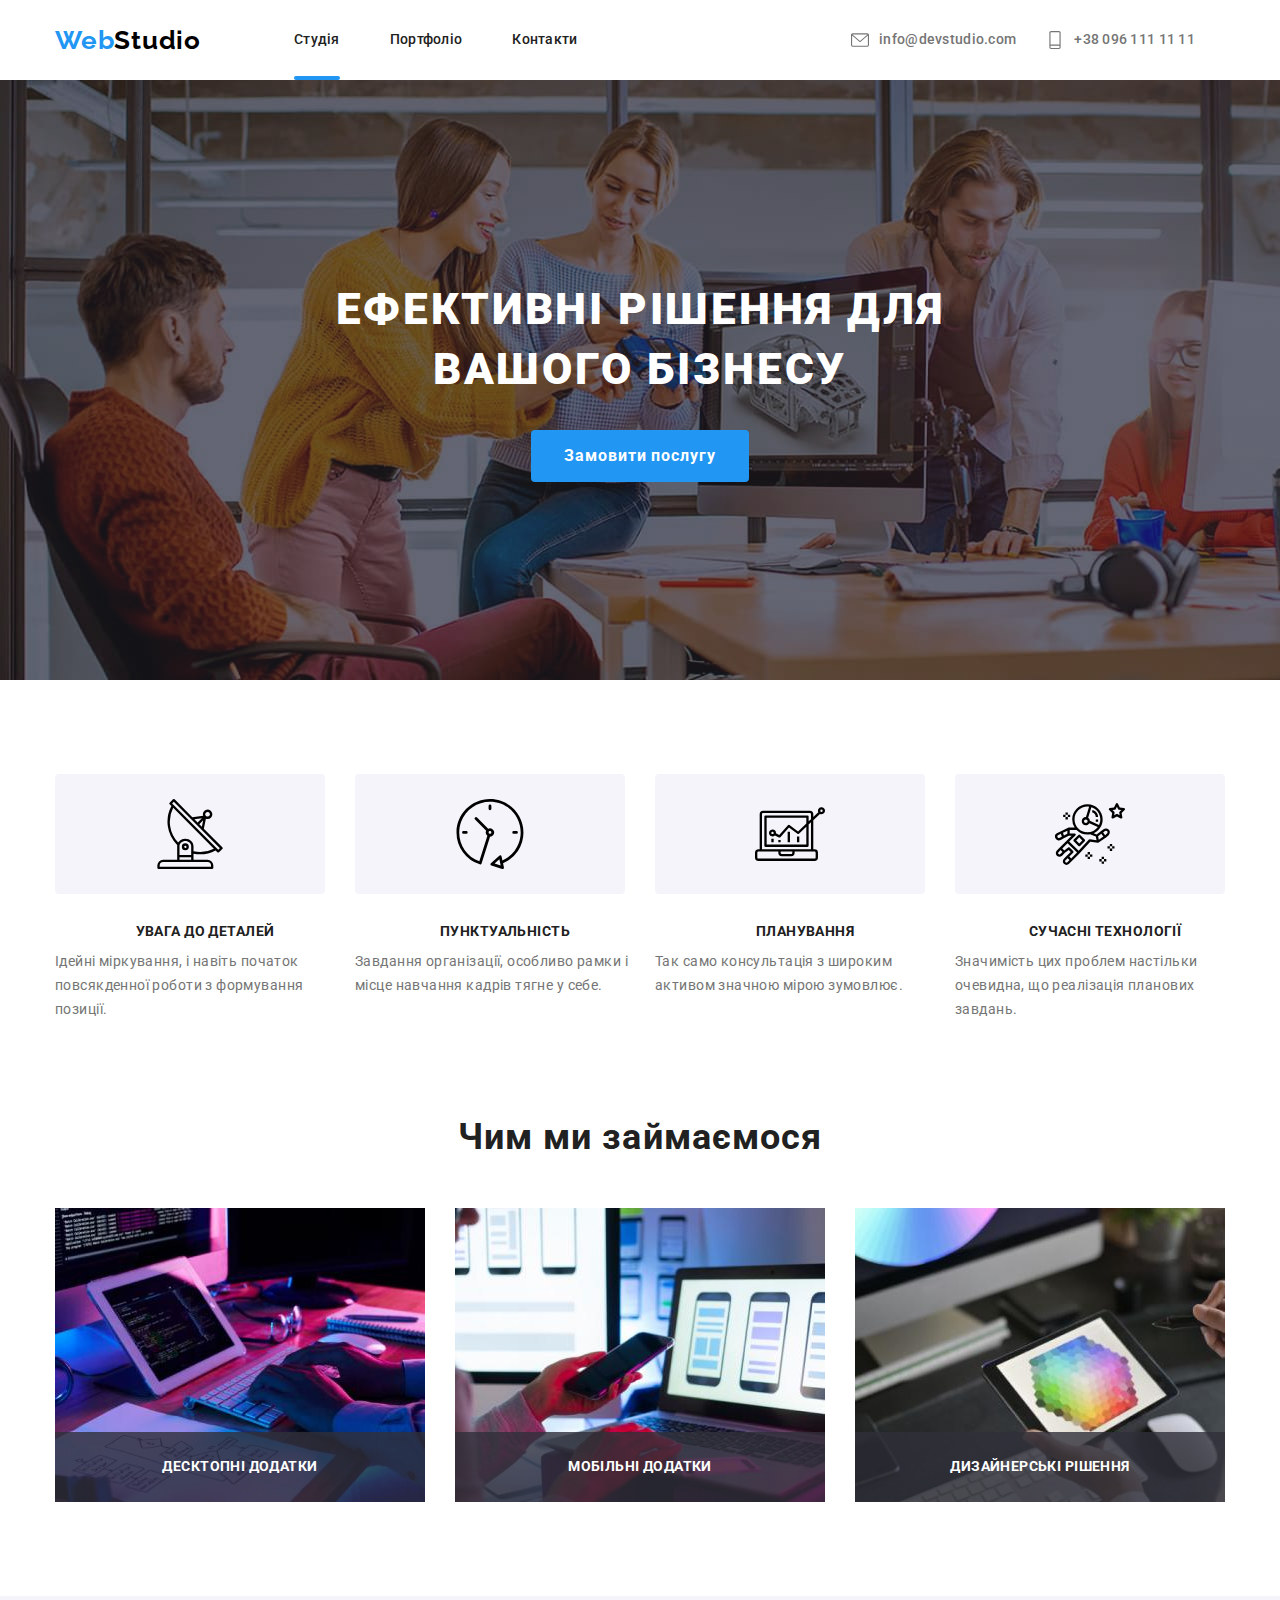
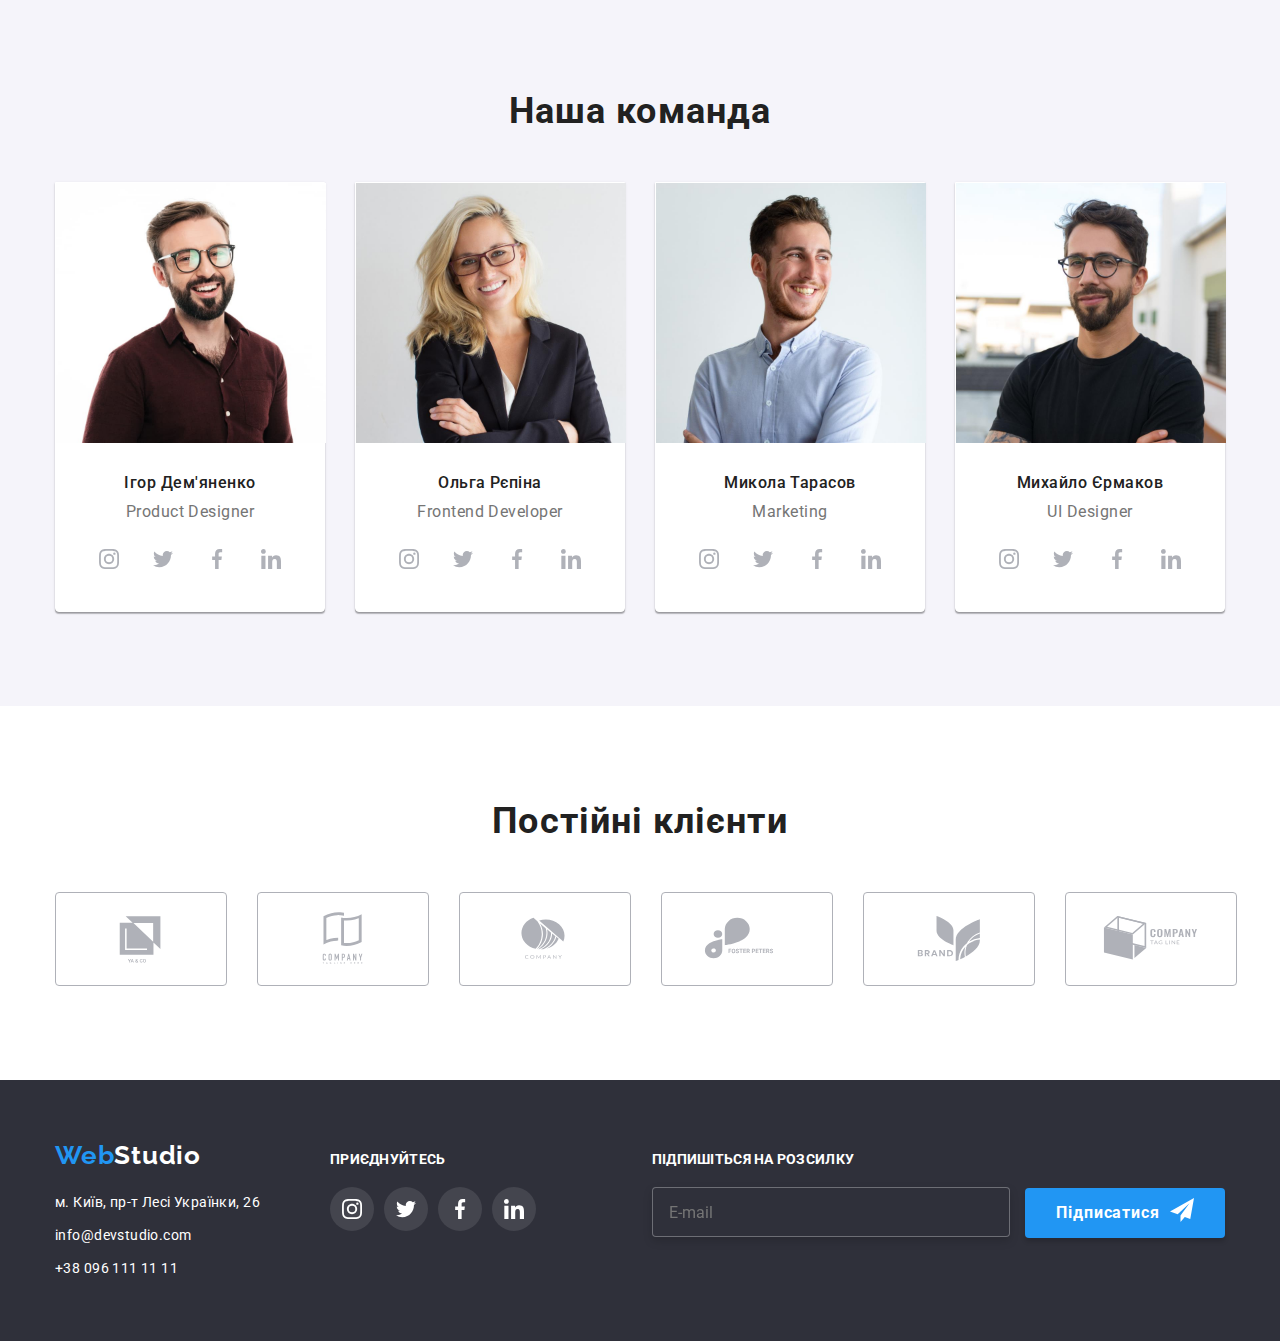
==== index.html @ f2ef8173 "1" ====
<!DOCTYPE html>
<html lang="uk">
  <head>
    <meta charset="UTF-8">
    <meta http-equiv="X-UA-Compatible" content="IE=edge">
    <meta name="viewport" content="width=device-width, initial-scale=1.0">
    <link rel="stylesheet" href="./css/modern-normalize.css">
    <link rel="preconnect" href="https://fonts.googleapis.com">
    <link rel="preconnect" href="https://fonts.gstatic.com" crossorigin>
    <link rel="stylesheet" href="https://fonts.googleapis.com/css2?family=Raleway:wght@700&family=Roboto:wght@400;500;700;900&display=swap">
    <link rel="stylesheet" href="./css/styles.css">
    <title>Document</title>
  </head>

  <body>
      <!--Шапка сайта-->
  
    <header class="header-nav">
      <!--Кнопки ссылки (Навигация)-->
      <div class="container">
        <nav class="nav-logo main-nav">
          <a href="./index.html"><span class="logo">Web</span>Studio</a>
          <ul class="header-futer list site-nav">
           <li class="item"><a href="./index.html" class="current">Студія</a></li>
           <li class="item"><a href="./portfolio.html">Портфоліо</a></li>
           <li class="item"><a href="">Контакти</a></li>
          </ul>
          <ul class="header-contact list icon">
              <li class="header-futer">
                <div class="contact-icon">
                  <a href="mailto:info@devstudio.com">
                    <svg class="mail" width="16" height="12">
                      <use href="./images/symbol-defs.svg#icon-envelope-hover"></use>
                    </svg>info@devstudio.com
                  </a>
                </div>
                
              </li>
              <li class="header-futer">
                <div class="contact-icon">
                  <a href="tel:+380961111111">
                    <svg class="mail" width="10" height="16">
                      <use href="./images/symbol-defs.svg#icon-Vector"></use>
                    </svg>+38 096 111 11 11</a>
                </div>
              </li>

          </ul>
        </nav>
      </div>
    </header>
    <!--Section hero-->
    <section class="hero">
      

      <div class="container ">

        <h1 class="hero-text">Ефективні рішення для вашого бізнесу</h1>
        <button type="button" class="button-hero" data-modal-open>Замовити послугу</button> 
      </div>

    </section>

    <!--Section logo 2-->
    <section class="section">
      <div class="container">
        <h2 class="hide">Заголовок</h2>
        <ul class="list section-prof text-prof ">
          <li>
            <div class="description">
              <svg class="icon-box">
                <use href="./images/symbol-defs.svg#icon-antenna-1"></use>
              </svg>
            </div>
            <h3>УВАГА ДО ДЕТАЛЕЙ</h3>
            <p>Ідейні міркування, і навіть початок повсякденної роботи з формування позиції.</p>
          </li>
          <li>
            <div class="description">
              <svg class="icon-box">
                <use href="./images/symbol-defs.svg#icon-clock-1"></use>
              </svg>
            </div>
            <h3>ПУНКТУАЛЬНІСТЬ</h3>
            <p>Завдання організації, особливо рамки і місце навчання кадрів тягне у себе.</p>
          </li>
          <li>
            <div class="description">
              <svg class="icon-box">
                <use href="./images/symbol-defs.svg#icon-diagram-1"></use>
              </svg>
            </div>
            <h3>ПЛАНУВАННЯ</h3>
            <p>Так само консультація з широким активом значною мірою зумовлює.</p>
          </li>
          <li>
            <div class="description">
              <svg class="icon-box">
                <use href="./images/symbol-defs.svg#icon-astronaut-1"></use>
              </svg>
            </div>
            <h3>СУЧАСНІ ТЕХНОЛОГІЇ</h3>
            <p>Значимість цих проблем настільки очевидна, що реалізація планових завдань.</p>
          </li>
        </ul>
      </div>
    </section>
    <!--Section "Чим ми займаємося" 3-->
    <section class="section pdg">
      <div class="container">
        <h2 class="header">Чим ми займаємося</h2>
        <ul class="list header-img">
          <li class="imeges">
            <div class="box">
              <img src="./images/page1/img_1.jpg" alt="" width="370">
              <strong class="picture_desc">ДЕСКТОПНІ ДОДАТКИ</strong>
            </div>
          </li>
          <li class="imeges">
            <div class="box">
              <img src="./images/page1/img_2.jpg" alt="" width="370">
              <strong class="picture_desc">МОБІЛЬНІ ДОДАТКИ</strong>
            </div>
          </li>
          <li class="imeges">
            <div class="box">
              <img src="./images/page1/img_3.jpg" alt="" width="370">
              <strong class="picture_desc">ДИЗАЙНЕРСЬКІ РІШЕННЯ</strong>
            </div>
          </li>
        </ul>
      </div>
    </section>

    <!--Section "Наша команда" 4-->
    <section class="section section-bgr">
      <div class="container">
        <h2 class="header">Наша команда</h2>
      <ul class="list section-img section-text img">
        <li class="border-section">
          <img src="./images/page1/img_4.jpg" alt="Ігор Дем'яненко" width="270">
            <div class="block">
              <h3>Ігор Дем'яненко</h3>
              <p>Product Designer</p>
            </div>
            <ul class="page list">
              <li >
                <a href="" class="icon-page">
                  <svg class="icon-social">
                    <use href="./images/symbol-defs.svg#icon-instagram-2" width="20" height="20"></use>
                  </svg>
                </a>
              </li>
              <li>
                <a href="" class="icon-page">
                  <svg class="icon-social">
                    <use href="./images/symbol-defs.svg#icon-Group" width="20" height="20"></use>
                  </svg>
                </a>
              </li>
              <li>
                <a href="" class="icon-page">
                  <svg class="icon-social">
                    <use href="./images/symbol-defs.svg#icon-facebook-1" width="20" height="20"></use>
                  </svg>
                </a>
              </li>
              <li>
                <a href="" class="icon-page">
                  <svg class="icon-social">
                    <use href="./images/symbol-defs.svg#icon-linkedin-1" width="20" height="20"></use>
                  </svg>
                </a>
              </li>
            </ul>
        </li>

        <li class="border-section">
          <img src="./images/page1/img_5.jpg" alt="Ольга Рєпіна" width="270">
            <div class="block">
              <h3>Ольга Рєпіна</h3>
              <p>Frontend Developer</p>
            </div>
            <ul class="page list">
              <li >
                <a href="" class="icon-page">
                  <svg class="icon-social">
                    <use href="./images/symbol-defs.svg#icon-instagram-2" width="20" height="20"></use>
                  </svg>
                </a>
              </li>
              <li>
                <a href="" class="icon-page">
                  <svg class="icon-social">
                    <use href="./images/symbol-defs.svg#icon-Group" width="20" height="20"></use>
                  </svg>
                </a>
              </li>
              <li>
                <a href="" class="icon-page">
                  <svg class="icon-social">
                    <use href="./images/symbol-defs.svg#icon-facebook-1" width="20" height="20"></use>
                  </svg>
                </a>
              </li>
              <li>
                <a href="" class="icon-page">
                  <svg class="icon-social">
                    <use href="./images/symbol-defs.svg#icon-linkedin-1" width="20" height="20"></use>
                  </svg>
                </a>
              </li>
            </ul>
        </li>

        <li class="border-section">
          <img src="./images/page1/img_6.jpg" alt="Микола Тарасов" width="270">
            <div class="block">
              <h3>Микола Тарасов</h3>
              <p>Marketing</p>
            </div>
            <ul class="page list">
              <li >
                <a href="" class="icon-page">
                  <svg class="icon-social">
                    <use href="./images/symbol-defs.svg#icon-instagram-2" width="20" height="20"></use>
                  </svg>
                </a>
              </li>
              <li>
                <a href="" class="icon-page">
                  <svg class="icon-social">
                    <use href="./images/symbol-defs.svg#icon-Group" width="20" height="20"></use>
                  </svg>
                </a>
              </li>
              <li>
                <a href="" class="icon-page">
                  <svg class="icon-social">
                    <use href="./images/symbol-defs.svg#icon-facebook-1" width="20" height="20"></use>
                  </svg>
                </a>
              </li>
              <li>
                <a href="" class="icon-page">
                  <svg class="icon-social">
                    <use href="./images/symbol-defs.svg#icon-linkedin-1" width="20" height="20"></use>
                  </svg>
                </a>
              </li>
            </ul>
        </li>

        <li class="border-section">
          <img src="./images/page1/img_7.jpg" alt="Михайло Єрмаков" width="270">
            <div class="block">
              <h3>Михайло Єрмаков</h3>
              <p>UI Designer</p>
            </div>
            <ul class="page list">
              <li >
                <a href="" class="icon-page">
                  <svg class="icon-social">
                    <use href="./images/symbol-defs.svg#icon-instagram-2" width="20" height="20"></use>
                  </svg>
                </a>
              </li>
              <li>
                <a href="" class="icon-page">
                  <svg class="icon-social">
                    <use href="./images/symbol-defs.svg#icon-Group" width="20" height="20"></use>
                  </svg>
                </a>
              </li>
              <li>
                <a href="" class="icon-page">
                  <svg class="icon-social">
                    <use href="./images/symbol-defs.svg#icon-facebook-1" width="20" height="20"></use>
                  </svg>
                </a>
              </li>
              <li>
                <a href="" class="icon-page">
                  <svg class="icon-social">
                    <use href="./images/symbol-defs.svg#icon-linkedin-1" width="20" height="20"></use>
                  </svg>
                </a>
              </li>
            </ul>
        </li>
      </ul>
      </div>
    </section>
    <!-- Section 5-->
    <section class="section">
      <h2 class="header">Постійні клієнти</h2>
      <div class="container">
        <ul class="client list">

          <li>
            <a href="" class="client-a">
              <svg class="client-svg">
                <use href="./images/symbol-defs.svg#icon-group-1"></use>
              </svg>
            </a>
          </li>

          <li>
            <a href="" class="client-a">            
              <svg class="client-svg">
                <use href="./images/symbol-defs.svg#icon-group-2" ></use>
              </svg>
            </a>
          </li>

          <li>
            <a href="" class="client-a">
              <svg class="client-svg">
                <use href="./images/symbol-defs.svg#icon-group-3" ></use>
              </svg>
            </a>
          </li>

          <li>
            <a href="" class="client-a">
              <svg class="client-svg">
                <use href="./images/symbol-defs.svg#icon-group-4" ></use>
              </svg>
            </a>
          </li>

          <li>
            <a href="" class="client-a">
              <svg class="client-svg">
                <use href="./images/symbol-defs.svg#icon-group-5" ></use>
              </svg>
            </a>
          </li>

          <li>
            <a href="" class="client-a">
              <svg class="client-svg" >
                <use href="./images/symbol-defs.svg#icon-group-6" ></use>
              </svg>
            </a>
          </li>
        </ul>
      </div>
    </section>

    <!--Подвал-->
    <footer class="footer">
      <div class="container footer-svg">
        <div>
          <a href="./index.html" class="footer-logo footer-log"><span class="logo">Web</span>Studio</a>
          <address>
            <ul class="list footer-adress">
              <li class="footer-adr adr"><a href="address:https://goo.gl/maps/zJNhpAb7FdGBm95CA">м. Київ, пр-т Лесі Українки, 26</a></li>
              <li class="footer-adr"><a href="mailto:info@devstudio.com" class="">info@devstudio.com</a></li>
              <li class="footer-adr"><a href="tel:+380961111111" class="">+38 096 111 11 11</a></li>
            </ul>
          </address>
        </div>

        <div class="social">
          <strong class="about-text">ПРИЄДНУЙТЕСЬ</strong>
            <ul class="list footer-text">
              <li>
                <a href="" class="footer-page">
                  <svg class="icon-social color">
                    <use href="./images/symbol-defs.svg#icon-instagram-2" width="20" height="20"></use>
                  </svg>
                </a>
              </li>
              <li>
                <a href="" class="footer-page color">
                  <svg class="icon-social">
                    <use href="./images/symbol-defs.svg#icon-Group" width="20" height="20"></use>
                  </svg>
                </a>
              </li>
              <li>
                <a href="" class="footer-page color">
                  <svg class="icon-social">
                    <use href="./images/symbol-defs.svg#icon-facebook-1" width="20" height="20"></use>
                  </svg>
                </a>
              </li>
              <li>
                <a href="" class="footer-page color">
                  <svg class="icon-social">
                    <use href="./images/symbol-defs.svg#icon-linkedin-1" width="20" height="20"></use>
                  </svg>
                </a>
              </li>
            </ul>

        </div>

        <div class="box-mail">
          <form>
          <label>
            <strong class="about-text text-footer"> ПІДПИШІТЬСЯ НА РОЗСИЛКУ</strong>
            <input type="text" name="username" class="form-mail" placeholder="E-mail">
          </label>   
            <button  type="button" class="button-mail size-button">Підписатися 
              <svg class="footer-icon" >
                <use href="./images/symbol-defs.svg#icon-icon-send" ></use>
              </svg>
            </button>

        </form>  
        </div>

      </div>
    </footer>

    <div class="backdrop is-hidden" data-modal>
      <div class="modal modal-text">
        <p class="header-modal">
          Залиште свої дані, ми вам передзвонимо
        </p>
        <form class="modal-button">
          <div class="style-text">
            <svg class="application-form" height="12" width="12">
              <use href="./images/symbol-defs.svg#icon-Vector-18"></use>
            </svg>
            <label><span class="input-wrap">Ім'я</span>
              <input type="text" name="text" class="name-block">
            </label>
          </div>

          <div class="style-text">
            <svg class="application-form" height="13" width="13">
              <use href="./images/symbol-defs.svg#icon-Vector-19"></use>
            </svg>
            <label><span class="input-wrap">Телефон</span>
              <input  type="tel" name="tel" class="name-block">
            </label>
          </div>

          <div class="style-text">
            <svg class="application-form" height="12" width="15">
              <use href="./images/symbol-defs.svg#icon-Vector-20"></use>
            </svg>
            <label><span class="input-wrap">Пошта</span>
              <input type="email" name="email" class="name-block">
          </label>
          </div>

          <label class="style-text">
            <span>Коментар</span>
            <textarea name="feedback" placeholder="Введіть текст" class="coments name-block"></textarea>
          </label>
          
          <label class="test">
            <input type="checkbox" class="chec-button">
            <span class="text-box">Погоджуюся з розсилкою та приймаю</span><a href="#" class="document">Умови договору</a>
          </label>
          <button type="button" class="button-mail">Відправити</button>
        </form>
        <form>
          <button type="button" class="close close-svg" data-modal-close>
            <svg class="close-img" >
              <use href="./images/symbol-defs.svg#icon-Vector-1"></use>
            </svg>
          </button>
        </form>
      </div>
    </div>

    <script src="./js/modal.js"></script>
  </body>
</html>
---- css/styles.css ----
/* Цвет основного текста color: #212121; */
/* Цвет лого color: #2196F3; */
/* Цвет Studio color: #000000; */
/* Цвет футера + описание белым color: #FFFFFF; */
/* Кнопка героя background: #2196F3; */
/* Описание блоков color: #757575; */
/* Цвет кнопок #F5F4FA */
:root {
    --body-text: #212121;
    --logo: #2196F3;
    --nav-logo: #000000;
    --header-contact: #757575;
    --hero: #ffffff;
    --button-hero: #2196F3;
    --footer-logo: #ffffff;
    --footer-adress: #ffffff;
    --button: #F5F4FA;
    --hero-size: #2F303A;
    --border: #AFB1B8;
    --text-hidden: #ffffff;

}
/* Применяется на всю страницу кроме ссылок. */
body {
    color: var(--body-text);
/* Шрифты */
    font-family: roboto, sans-serif;
    font-size: 14px;
    letter-spacing: 0.02em;
}
/* Спрятанный заголовок */
.hide {
    font-size: 0;
}

h1, h2, h3, h4, h5, h6, p {margin: 0;}
/* убераем границы и точки в списках */

.list {
    padding: 0;
    margin: 0;
    list-style: none;
    display: block;
}
* {
    box-sizing: border-box;
  }
img {
    display: block;
}

a {
    text-decoration: none;
    font-style: normal;
}

    /* Контейнеры под блоки */
.container {
    width: 1200px;
    margin: 0 auto;
    padding: 0 15px;
}

/* Логотип */
.logo {
    color: var(--logo);
}

/* цвет кнопок хедера */
.current:active, 
.current:visited,
.header-futer a:hover,
.header-futer a:focus {
    color: var(--logo);
    transition-duration: 250ms;
    transition-timing-function: cubic-bezier(0.4, 0, 0.2, 1); 
}

.current::after {
    background-color:  var(--logo);
}
.site-nav .current {
    position: relative;
}

.site-nav .current::after {
    position: absolute;
    display: block;
    bottom: -11px;
    content: "";
    width: 100%;
    height: 4px;
    background-color: var(--button-hero);
    border-radius: 2px;
}

/* навигация кнопок */
.site-nav{
    display: flex;
    margin-left: 93px;
    flex-wrap: wrap;
}

.header-bord {
    border-bottom: 1px solid #ECECEC;
}
.header-nav {
    display: flex;
    align-items: center;
    height: 80px;
}

.main-nav {
    display: flex;
    align-items: center;
}

.item {
    margin-right: 50px;
}

.description {
    display: flex;
    justify-content: center;
    align-items: center;
    margin-bottom: 30px;
    margin-right: 30px;
    background-color: var(--button);
    border-radius: 4px;
    height: 120px;
    width: 270px;
}

.site-nav .item:last-child {
    margin-right: 0px;
}

/* Кнопки header */
.header-futer a {
    display: block;
    padding-top: 21px;
    padding-bottom: 21px;

    color: var(--body-text);
    font-weight: 500;
    line-height: 1.14;
    letter-spacing: 0.02em; 
}

/* Контакты в хедере */
.header-contact {
    display: flex;
    margin-left: auto;
}

.header-contact .item:last-child {
    margin-right: 0px;
}

.contact-icon {
    display: flex;
    margin-left: auto;
    margin-right: 30px;
    fill: var(--header-contact);
}
/* Почта в header */
.mail {
    margin-right: 10px;
    width: 18px;
    height: 20px;
    padding: 0;
}

.mail use:hover,
.mail use:focus {
    fill: var(--button-hero);
    
}

.header-contact a {
    display: inline-flex;
    align-items: center;
    padding-top: 21px;
    padding-bottom: 21px;

    color: var(--header-contact);
    font-weight: 500;
    line-height: 1.14;
    letter-spacing: 0.02em;
}

.contact-icon:hover, 
.contact-icon:focus {
    fill: var(--logo);
}

/* шрифт лого */
.nav-logo > a {
    color: var(--nav-logo);

    font-family: raleway;
    font-weight: 700;
    font-size: 26px;
    line-height: 1.19;
    letter-spacing: 0.03em;
}
/* Section hero */
.hero {
    background-color: var(--hero-size);
    padding-top: 200px;
    padding-bottom: 200px;
    max-width: 1600px;
    height: 600px;
    margin-left: auto;
    margin-right: auto;
    background-image: linear-gradient(
        to right,
rgba(47, 48, 58, 0.4), rgba(47, 48, 58, 0.4)
    ), url(../images/page1/header.jpg);
    position: relative;
}

.hero-text {
    margin-bottom: 30px;
    width: 696px;
    margin-left: auto;
    margin-right: auto;
    color: var(--hero);
    font-weight: 900;
    font-size: 44px;
    line-height: 1.36;

    text-align: center;

    letter-spacing: 0.06em;
    text-transform: uppercase;
    }
/* button hero */
.button-hero {
    color: var(--hero);
    font-weight: 700;
    font-size: 16px;
    line-height: 1.88;
    background-color: var(--button-hero);
    border-radius: 4px;
    border: 1px solid transparent;
    padding: 10px 32px;
    margin: 0 auto;

    display: flex;
    align-items: center;
    text-align: center;
    letter-spacing: 0.06em;
    

}


/* Section prof. заголовки проффессий */
.section {
    padding-top: 94px;
    padding-bottom: 94px;
}

.section-prof {
    flex-basis: calc(100% / 4); 
    width: 1170px; }

.section-prof {
    display: flex;
    flex-wrap: nowrap;
}
.border-section:last-child {
    margin-right: 0px;}
.section-bgr {
    background-color: var(--button);
}
.border-section {
    border: 1px solid var(--hero);
    width: 270px;
    background-color: var(--hero);
    box-shadow: 0px 1px 3px rgba(0, 0, 0, 0.12), 0px 1px 1px rgba(0, 0, 0, 0.14), 0px 2px 1px rgba(0, 0, 0, 0.2);
    border-radius: 0px 0px 4px 4px; 
    margin-right: 30px;
}

.page {
    display: flex;
    justify-content: center;
    align-items: center;
    padding: 0px 32px 30px 32px;
    margin: 0;
    gap: 10px;
}

 .icon-page { 
    display: flex;
    justify-content: center;
    align-items: center;
    border-radius: 50%;
    padding: 12px 12px;
    width: 44px;
    height: 44px;
    fill: currentColor;
    fill: var(--border);
    transition-duration: 250ms;
    transition-timing-function: cubic-bezier(0.4, 0, 0.2, 1);
}

.icon-social {
    display: flex;
    width: 20px;
    height: 20px;
    /* justify-content: 50%;
    align-items: 50%; */
    
}

.icon-page:hover,
.icon-page:active { 
    background-color: var(--button-hero);
    fill: var(--hero);
    
}

.section-prof h3{
    font-weight: 700;
    font-size: 14px;
    line-height: 1.14;
    letter-spacing: 0.03em;
    margin-bottom: 10px;
    text-align: center;
}
/* текст профессий */
.text-prof p {
    color: var(--header-contact);
    line-height: 1.71;
    letter-spacing: 0.03em;
}
.icon-box{
    width: 70px;
    height: 70px;

}
/* Section imeges. Заголовки */
.header-img {
    display: flex;
    flex-wrap: nowrap;
}
.imeges:last-child {
    margin-right: 0px;}

.imeges {
    margin-right: 30px;
    padding-top: 0;

}
/* Описание текста на картинках в разделе секции 3 */
.picture_desc {
    position: absolute;
    height: 70px;
    width: 100%;
    display: flex;
    justify-content: center;
    align-items: center;
    font-weight: 700;
    line-height: 1.14;
    letter-spacing: 0.03em;
    bottom: 0;
    color: var(--text-hidden);
    background: rgba(47, 48, 58, 0.8);
}
.box {
    position: relative;
}

/* Фото профессий */
.header {
    margin-bottom: 50px;
    font-weight: 700;
    font-size: 36px;
    line-height: 1.17;
    text-align: center;
    letter-spacing: 0.03em;
}
.pdg {
    padding-top: 0;
}

.img-dop {
    padding: 0;
}
/* отступ у картинок */
.img {
    display: flex;
    flex-wrap: nowrap;
}
.img:last-child {
    margin-right: 0px;}


/* заголовки секции */
.section-img h3 {
    padding-bottom: 10px;
    font-weight: 500;
    font-size: 16px;
    line-height: 1.19;
    text-align: center;
    letter-spacing: 0.03em;
}
/* текст секции */
.section-text p{
    color: var(--header-contact);
    font-size: 16px;
    line-height: 1.19;
    text-align: center;
    letter-spacing: 0.03em;
}
.block {
    margin-top: 30px;
    margin-bottom: 16px;
}
/* Секция постоянных клиентов */
.client {
    display: flex;
    
    gap: 30px;
}
.client-a {
    display: flex;
    justify-content: center;
    align-items: center;
    width: 100%;
    height: 100%;
    border: 1px solid var(--border);
    border-radius: 4px;
    transition-duration: 250ms;
    transition-timing-function: cubic-bezier(0.4, 0, 0.2, 1);

}
.client-a:hover,
.client-a:focus {
    border-color: var(--button-hero); 

}

.text-text:hover,
.text-text:focus {
    border-color: var(--button-hero); 
    
}

.client-svg:hover,
.client-svg:active { 
    fill: var(--button-hero);
    
}

.client-svg {
    fill: var(--border);
    width: 170px;
    height: 92px;
    padding: 15px 32px;
    transition-duration: 250ms;
    transition-timing-function: cubic-bezier(0.4, 0, 0.2, 1);
}

/* Подвал */

.footer-logo{
    color: var(--footer-logo);
    font-family: raleway;
    font-weight: 700;
    font-size: 26px;
    line-height: 1.19;

    letter-spacing: 0.03em;

}

.footer {
    display: flex;
    background-color: var(--hero-size);
    padding-top: 60px;
    padding-bottom: 60px;

}

.footer-adress a{
    color: var(--footer-adress);
    line-height: 1.71;
    letter-spacing: 0.03em;
}

.footer-adress a:hover, 
.footer-adress a:focus {
    color: var(--logo);
    transition-duration: 250ms;
    transition-timing-function: cubic-bezier(0.4, 0, 0.2, 1);
}
.adr {
    margin-top: 20px;
}
.footer-adr:nth-child(-n + 2){
    margin-bottom: 9px;
}
.footer-text {
    display: flex;
    margin-top: 20px;
}
.color {
    fill: var(--footer-logo);
}
.footer-page {
    display: flex;
    border-radius: 50%;
    justify-content: center;
    align-items: center;
    background-color: rgba(255, 255, 255, 0.1);
    
    padding: 0;
    width: 44px;
    height: 44px; 
    margin-right: 10px;
    transition-duration: 250ms;
    transition-timing-function: cubic-bezier(0.4, 0, 0.2, 1);
}
.footer-page:hover,
.footer-page:active {
    background-color: var(--button-hero);
    fill: var(--footer-logo);

}

.about-text {
    color: var(--footer-adress);

}
.footer-svg {
    display: flex;
    align-items: baseline;
}

.social {
    margin-left: 70px;
}
.box-mail {
    margin-left: auto;
}

/* настройка модального окна (текста и кнопок) */
.name-block {
    display: block;
    width: 448px;
    height: 40px;
    margin-bottom: 10px;
    margin-top: 4px;
    border: 1px solid rgba(33, 33, 33, 0.2);
    border-radius: 4px;
    padding-left: 42px;
    /* position: relative; */
    transition-duration: 250ms;
    transition-timing-function: cubic-bezier(0.4, 0, 0.2, 1);
}
.form-mail {
    box-sizing: border-box;
    width: 358px;
    height: 50px;
    border: 1px solid rgba(255, 255, 255, 0.3);
    filter: drop-shadow(0px 4px 4px rgba(0, 0, 0, 0.15));
    border-radius: 4px;
    background: var(--hero-size);
    font-size: 16px;
    line-height: 1.25;
    padding-left: 16px;
    color: rgba(255, 255, 255, 0.6);
    transition-duration: 250ms;
    transition-timing-function: cubic-bezier(0.4, 0, 0.2, 1);
}
/* текст и формы заполнения */
.header-modal {
    font-weight: bold;
    font-size: 20px;
    line-height: 23px;
    text-align: center;
    margin-bottom: 12px;
}
.style-text label,.style-text span{
    font-size: 12px;
    line-height: 1.17;
    color: var(--header-contact);

}

.input-wrap {
    letter-spacing: 0.01em;
    position: relative;
}
.style-text:focus-within {
    fill: var(--button-hero);
    border-radius: 4px;

}
input:focus-within {
    border: 1px solid var(--button-hero);
    border-radius: 4px;
}
/* оформление наполнения модального окна */
.application-form{
    position: absolute;
    margin-top: 32px;
    margin-left: 15px;
    transition-duration: 250ms;
    transition-timing-function: cubic-bezier(0.4, 0, 0.2, 1);
}
input, textarea {
    outline: none;
    border: none;
    border: solid 1px #f2f2f2;
    }

.text-box {
    line-height: 1.71;
    letter-spacing: 0.03em;
    color: var(--header-contact);
}

.document {
    line-height: 1.71;
    text-decoration: underline;
    color: var(--button-hero);
    margin-left: 7px;
}
textarea {
    resize: none;
}
.chec-button {
    
    margin-right: 7px;

    /* margin-left: 12px; */

}
.test {
    display: flex;
    justify-content: center;
    margin-bottom: 30px;
}
.coments {
    width: 448px;
    height: 120px;
    margin-bottom: 25px;
    padding: 12px;
    font-size: 12px;
    line-height: 1.17;
    letter-spacing: 0.01em;
    color: rgba(117, 117, 117, 0.5);
}

.modal-text {
    padding: 40px;
}

.text-footer {
    display: block;
    margin-bottom: 20px;
}

.button-mail {
    width: 200px;
    height: 50px;
    background: #2196F3;
    box-shadow: 0px 4px 4px rgba(0, 0, 0, 0.15);
    border-radius: 4px;
    border: none;
    padding: 0;
    margin-left: 12px;
    font-weight: 700;
    font-size: 16px;
    line-height: 1.88; 
    letter-spacing: 0.06em;  
    color: var(--footer-logo); 
    transition-duration: 250ms;
    transition-timing-function: cubic-bezier(0.4, 0, 0.2, 1);
}
.modal-button button{
    margin: 0 auto;
    display: block;
    align-items: center;
    text-align: center;
}
.size-button {
    padding: 10px 62px 10px 28px;
}
.button-mail:hover,
.button-mail:active {
    background: #186db3;
}
/* Иконка для кнопки в футере */
.footer-icon {
    position: absolute;
    width: 24px;
    height: 24px;
    margin-left: 10px;

}
/* Корректировка кнопок */
.button-content {
    display: flex;
    flex-wrap: wrap;
    justify-content: center;
}
.button-content {
    margin-bottom: 50px;
    gap: 9px;
}
/* 2 страница без header and foother */
/* кнопки */
.button {
    font-family: roboto;
    border: 1px solid transparent;
    border-radius: 4px;
    padding: 5px 22px;
    font-weight: 500;
    font-size: 16px;
    line-height: 1.63;
    letter-spacing: 0.03em;
    text-align: center;
    display: inline-block;
    transition-duration: 250ms;
    transition-timing-function: cubic-bezier(0.4, 0, 0.2, 1);
}
.text {
    padding: 20px 24px;
    border: 1px solid var(--footer-adress);
    width: 370px;
    border-top: none;
}
.imege {
    display: flex;
    flex-wrap: wrap;
    gap: 30px;
}
.icon-hidden { 
    position: absolute;
    top: 0;
    left: 0;
    height: 100%;
    padding: 10px;
    background: rgba(33, 150, 243, 0.9);
    transform: translateY(100%);
    font-size: 18px;
    line-height: 1.56;
    letter-spacing: 0.03em;
    color: var(--text-hidden);
    transition: transform 500ms;

    width: 100%;
    height: 100%;
    padding: 63px 24px;
}

.techno { 
    position: relative;
    overflow: hidden;

}
.block-content:hover .icon-hidden {
    transform: rotateY(0);
}


.button:hover,
.button:focus {
    color: var(--hero);
    background-color: var(--button-hero);
    border: 1px solid transparent;

}

/* 2 страница заголовки */

/* Управление контейнерами */


.box:nth-last-child(-n + 3) {
    margin-bottom: 0px;
}

.box:nth-child(3n) {
    margin-right: 0; }

.section-header h2{
    /* margin-top: 0; */
    margin-bottom: 4px;
    font-weight: 700;
    font-size: 18px;
    line-height: 2;
    letter-spacing: 0.06em;
    color: var(--body-text);
}
/* 2 страница текст после заголовка */

.section-texts{
    margin-bottom: 0;
    color: var(--header-contact);
    letter-spacing: 0.03em;
    font-size: 16px;
    line-height: 1.86;
}

.block-content {
    box-sizing: border-box;
}

.block-content:hover,
.block-content:focus {
    box-shadow: 0px 1px 1px rgba(0, 0, 0, 0.12), 0px 4px 4px rgba(0, 0, 0, 0.06), 1px 4px 6px rgba(0, 0, 0, 0.16);  
    transition-duration: 250ms;
    transition-timing-function: cubic-bezier(0.4, 0, 0.2, 1);
}

/* modal */

.backdrop {
    position: fixed;
    top: 0;
    left: 0;
    width: 100%;
    height: 100%;
    background: rgba(0, 0, 0, 0.2);
    transition-duration: 250ms;
    transition-timing-function: cubic-bezier(0.4, 0, 0.2, 1);
}
.modal {
    position: absolute;
    width: 528px;
    height: 581px;
    top: 50%;
    left: 50%;
    transform: translate(-50%, -50%);
    background: var(--text-hidden);
    box-shadow: 0px 1px 3px rgba(0, 0, 0, 0.12), 0px 1px 1px rgba(0, 0, 0, 0.14), 0px 2px 1px rgba(0, 0, 0, 0.2);
    border-radius: 4px;

}

.is-hidden {
    opacity: 0;
    visibility: hidden;
    pointer-events: none;
} 

.close {
    position: absolute;
    right: 10px;
    top: 10px;
    width: 30px;
    height: 30px;
    border-radius: 50%;
    border: 1px solid rgba(112, 112, 112, 0.1);
    cursor: pointer;
    transition-duration: 250ms;
    transition-timing-function: cubic-bezier(0.4, 0, 0.2, 1);
}

.close-svg{ 
    display: flex;
    justify-content: center;
    align-items: center;
    width: 30px;
    height: 30px;
    background-color: var(--text-hidden);
}

.close-img {
    position: absolute;
    width: 11px;
    height: 11px;
} 

.modal button:hover,
.modal button:focus {
    fill: var(--logo);
    border-color: var(--logo);

}
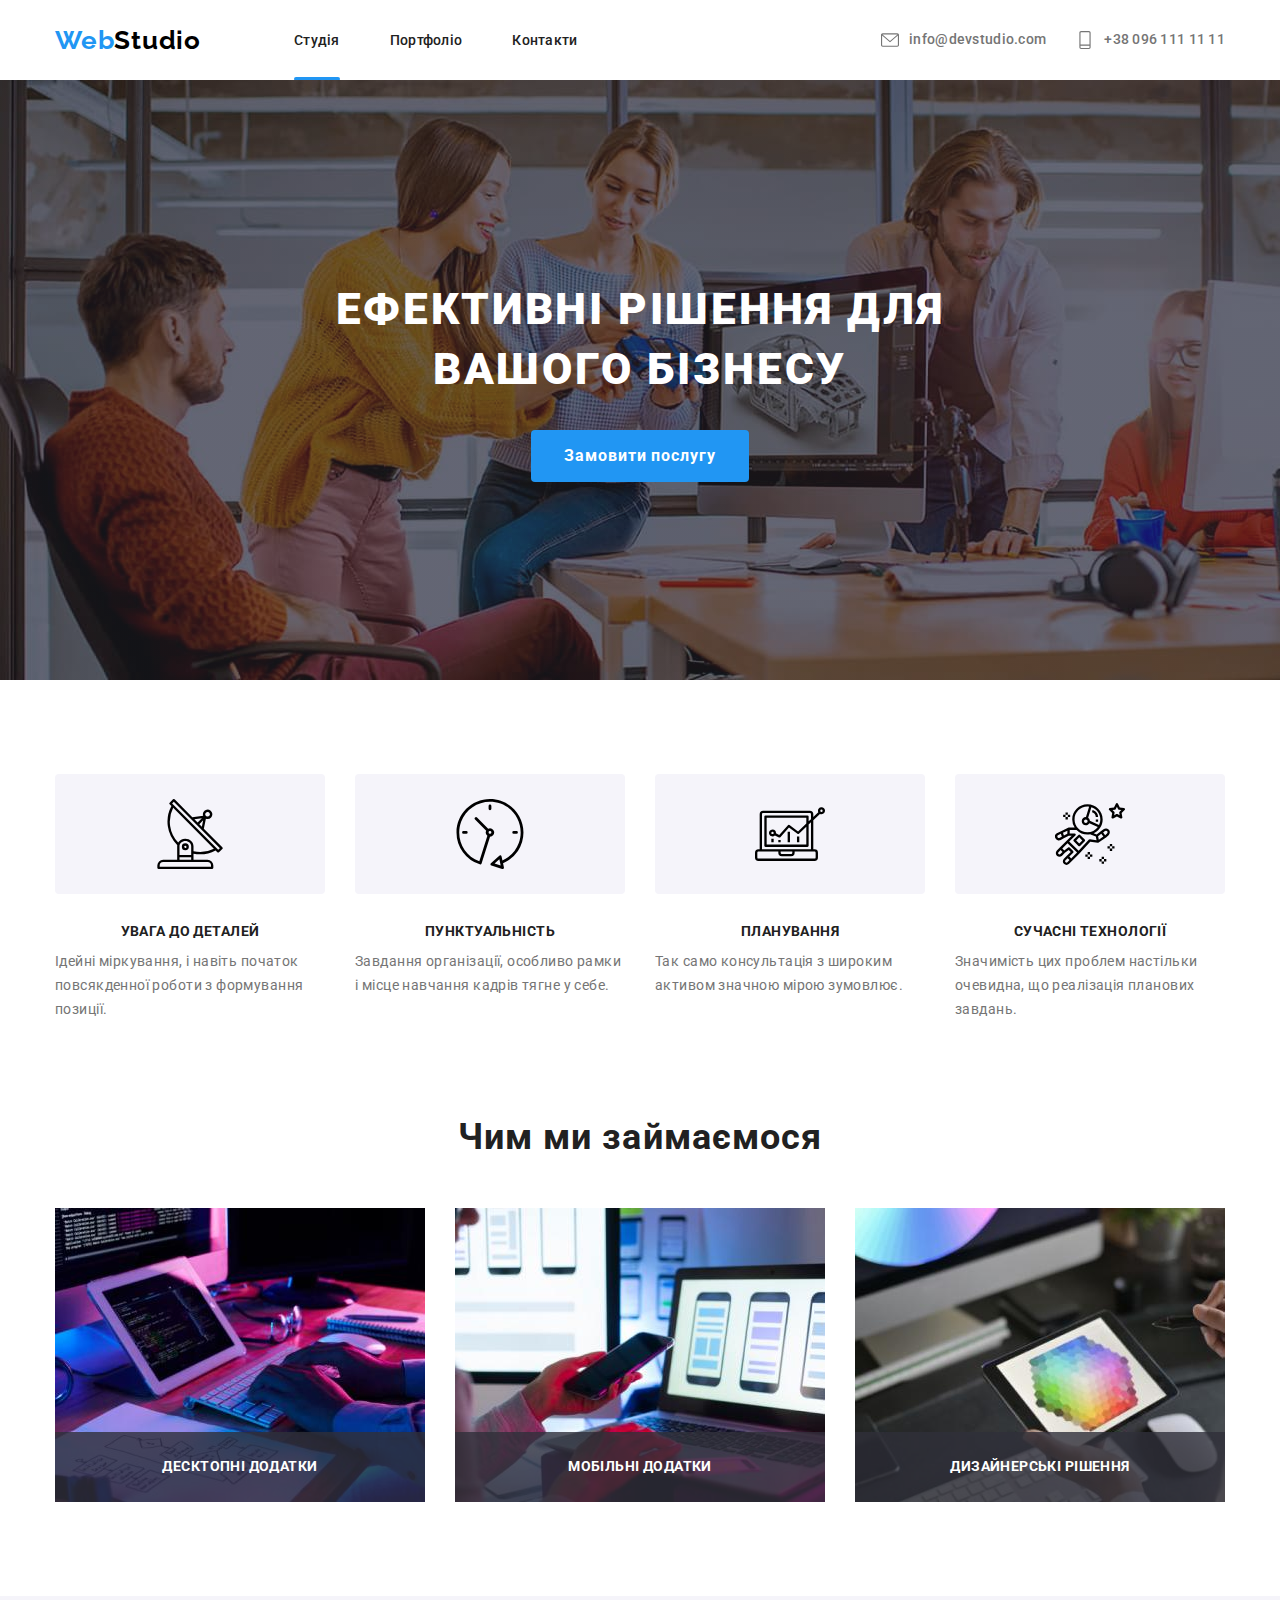
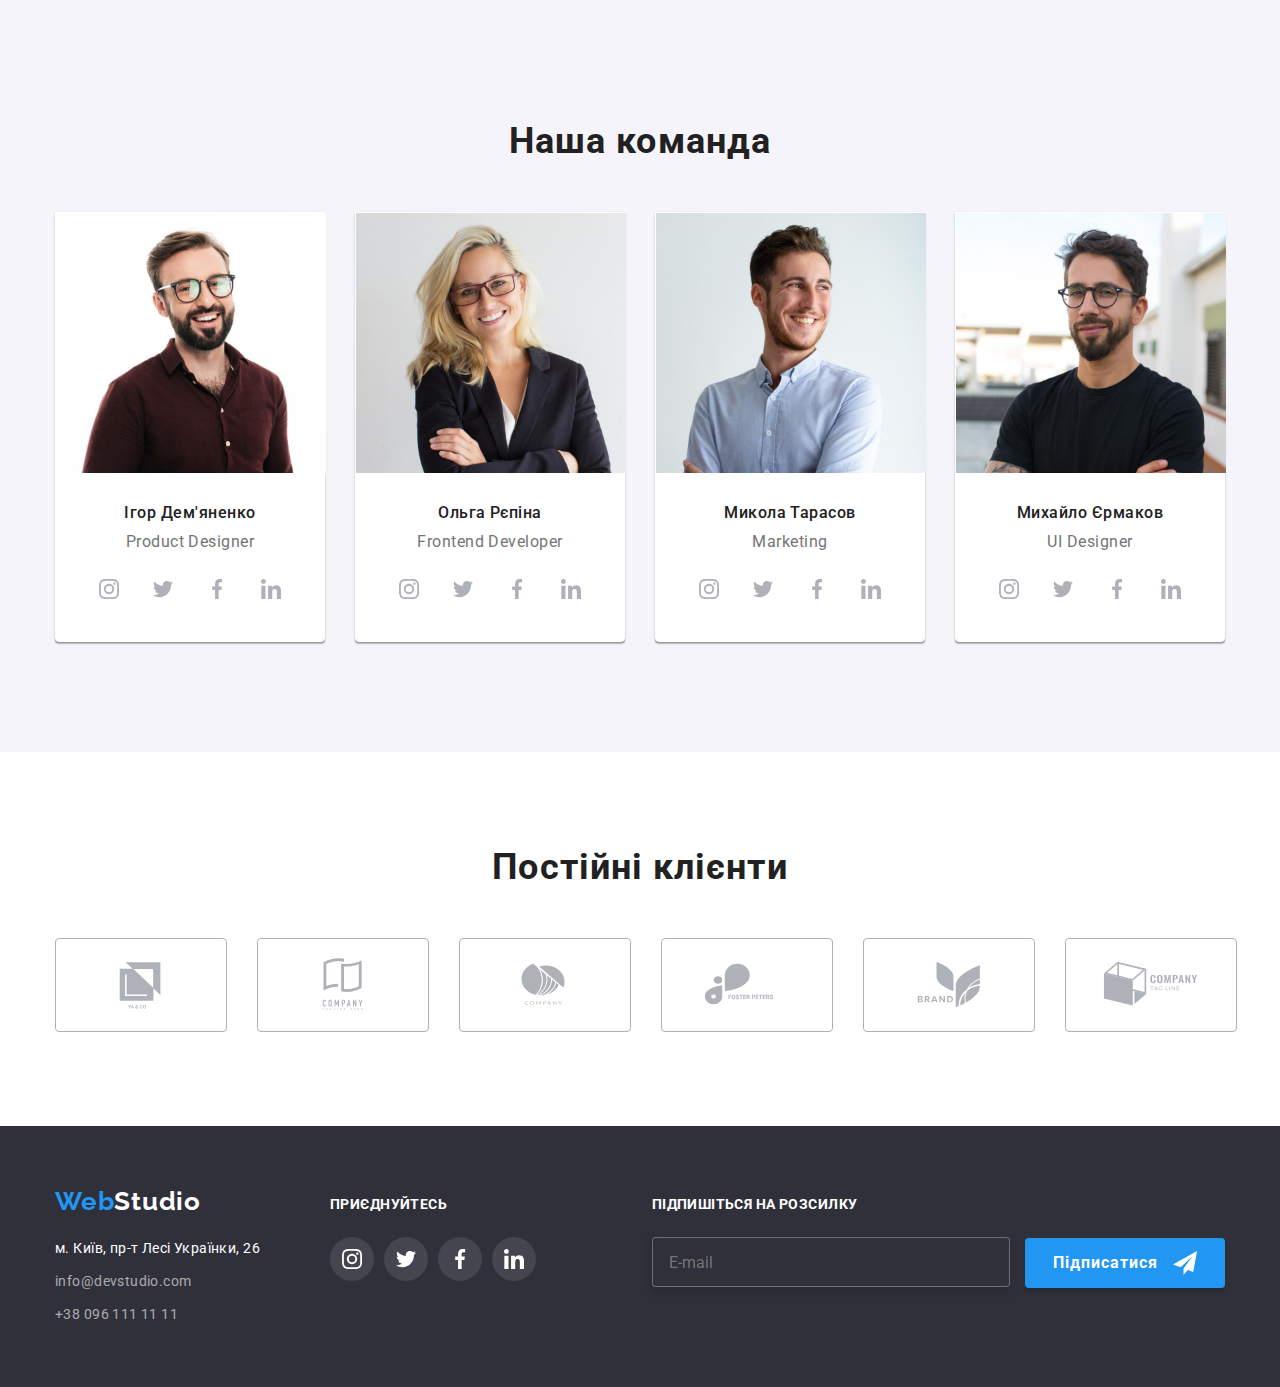
==== commit 0d532ee0: "update homework (BEM and scss)" ====
--- a/index.html
+++ b/index.html
@@ -8,7 +8,8 @@
     <link rel="preconnect" href="https://fonts.googleapis.com">
     <link rel="preconnect" href="https://fonts.gstatic.com" crossorigin>
     <link rel="stylesheet" href="https://fonts.googleapis.com/css2?family=Raleway:wght@700&family=Roboto:wght@400;500;700;900&display=swap">
-    <link rel="stylesheet" href="./css/styles.css">
+    <link rel="stylesheet" href="./css/main.css">
+    <link rel="stylesheet" href="./styles.css">
     <title>Document</title>
   </head>
 
@@ -18,28 +19,28 @@
     <header class="header-nav">
       <!--Кнопки ссылки (Навигация)-->
       <div class="container">
-        <nav class="nav-logo main-nav">
-          <a href="./index.html"><span class="logo">Web</span>Studio</a>
-          <ul class="header-futer list site-nav">
-           <li class="item"><a href="./index.html" class="current">Студія</a></li>
-           <li class="item"><a href="./portfolio.html">Портфоліо</a></li>
-           <li class="item"><a href="">Контакти</a></li>
-          </ul>
-          <ul class="header-contact list icon">
-              <li class="header-futer">
-                <div class="contact-icon">
-                  <a href="mailto:info@devstudio.com">
-                    <svg class="mail" width="16" height="12">
+        <nav class="header-nav__navigation">
+          <a href="./index.html"><span class="header-nav__logo">Web</span>Studio</a>
+            <ul class="list header-nav__pages">
+              <li class="header-nav__item"><a href="./index.html" class="current header-nav__link">Студія</a></li>
+              <li class="header-nav__item"><a href="./portfolio.html" class="header-nav__link">Портфоліо</a></li>
+              <li class="header-nav__item"><a href="" class="header-nav__link">Контакти</a></li>
+            </ul>
+          <ul class="list header-nav__contacts">
+              <li class="header-nav__icon">
+                <div>
+                  <a href="mailto:info@devstudio.com" class="header-nav__contact">
+                    <svg class="header-nav__mail" width="16" height="12">
                       <use href="./images/symbol-defs.svg#icon-envelope-hover"></use>
                     </svg>info@devstudio.com
                   </a>
                 </div>
                 
               </li>
-              <li class="header-futer">
-                <div class="contact-icon">
-                  <a href="tel:+380961111111">
-                    <svg class="mail" width="10" height="16">
+              <li class="header-nav__icon">
+                <div>
+                  <a href="tel:+380961111111" class="header-nav__contact">
+                    <svg class="header-nav__mail" width="10" height="16">
                       <use href="./images/symbol-defs.svg#icon-Vector"></use>
                     </svg>+38 096 111 11 11</a>
                 </div>
@@ -49,83 +50,81 @@
         </nav>
       </div>
     </header>
+
     <!--Section hero-->
     <section class="hero">
-      
-
-      <div class="container ">
-
-        <h1 class="hero-text">Ефективні рішення для вашого бізнесу</h1>
-        <button type="button" class="button-hero" data-modal-open>Замовити послугу</button> 
-      </div>
-
+      <div class="container">
+        <h1 class="hero__text">Ефективні рішення для вашого бізнесу</h1>
+        <button type="button" class="hero__button" data-modal-open>Замовити послугу</button> 
+      </div>
     </section>
 
-    <!--Section logo 2-->
-    <section class="section">
+    <!--Section present-->
+    <section class="present">
       <div class="container">
         <h2 class="hide">Заголовок</h2>
-        <ul class="list section-prof text-prof ">
-          <li>
-            <div class="description">
-              <svg class="icon-box">
+        <ul class="list present__logo">
+          <li class="present__border">
+            <div class="present__description">
+              <svg class="present__box">
                 <use href="./images/symbol-defs.svg#icon-antenna-1"></use>
               </svg>
             </div>
-            <h3>УВАГА ДО ДЕТАЛЕЙ</h3>
-            <p>Ідейні міркування, і навіть початок повсякденної роботи з формування позиції.</p>
-          </li>
-          <li>
-            <div class="description">
-              <svg class="icon-box">
+            <h3 class="present__header">УВАГА ДО ДЕТАЛЕЙ</h3>
+            <p class="present__text">Ідейні міркування, і навіть початок повсякденної роботи з формування позиції.</p>
+          </li>
+          <li class="present__border">
+            <div class="present__description">
+              <svg class="present__box">
                 <use href="./images/symbol-defs.svg#icon-clock-1"></use>
               </svg>
             </div>
-            <h3>ПУНКТУАЛЬНІСТЬ</h3>
-            <p>Завдання організації, особливо рамки і місце навчання кадрів тягне у себе.</p>
-          </li>
-          <li>
-            <div class="description">
-              <svg class="icon-box">
+            <h3 class="present__header">ПУНКТУАЛЬНІСТЬ</h3>
+            <p class="present__text">Завдання організації, особливо рамки і місце навчання кадрів тягне у себе.</p>
+          </li>
+          <li class="present__border">
+            <div class="present__description">
+              <svg class="present__box">
                 <use href="./images/symbol-defs.svg#icon-diagram-1"></use>
               </svg>
             </div>
-            <h3>ПЛАНУВАННЯ</h3>
-            <p>Так само консультація з широким активом значною мірою зумовлює.</p>
-          </li>
-          <li>
-            <div class="description">
-              <svg class="icon-box">
+            <h3 class="present__header">ПЛАНУВАННЯ</h3>
+            <p class="present__text">Так само консультація з широким активом значною мірою зумовлює.</p>
+          </li>
+          <li class="present__border">
+            <div class="present__description">
+              <svg class="present__box">
                 <use href="./images/symbol-defs.svg#icon-astronaut-1"></use>
               </svg>
             </div>
-            <h3>СУЧАСНІ ТЕХНОЛОГІЇ</h3>
-            <p>Значимість цих проблем настільки очевидна, що реалізація планових завдань.</p>
+            <h3 class="present__header">СУЧАСНІ ТЕХНОЛОГІЇ</h3>
+            <p class="present__text">Значимість цих проблем настільки очевидна, що реалізація планових завдань.</p>
           </li>
         </ul>
       </div>
     </section>
-    <!--Section "Чим ми займаємося" 3-->
-    <section class="section pdg">
-      <div class="container">
-        <h2 class="header">Чим ми займаємося</h2>
-        <ul class="list header-img">
-          <li class="imeges">
-            <div class="box">
+
+    <!--Section "Чим ми займаємося"-->
+    <section class="advent advent__pdg">
+      <div class="container">
+        <h2 class="advent__header">Чим ми займаємося</h2>
+        <ul class="list advent__section">
+          <li class="advent__picture">
+            <div class="advent__box">
               <img src="./images/page1/img_1.jpg" alt="" width="370">
-              <strong class="picture_desc">ДЕСКТОПНІ ДОДАТКИ</strong>
-            </div>
-          </li>
-          <li class="imeges">
-            <div class="box">
+              <strong class="advent__description">ДЕСКТОПНІ ДОДАТКИ</strong>
+            </div>
+          </li>
+          <li class="advent__picture">
+            <div class="advent__box">
               <img src="./images/page1/img_2.jpg" alt="" width="370">
-              <strong class="picture_desc">МОБІЛЬНІ ДОДАТКИ</strong>
-            </div>
-          </li>
-          <li class="imeges">
-            <div class="box">
+              <strong class="advent__description">МОБІЛЬНІ ДОДАТКИ</strong>
+            </div>
+          </li>
+          <li class="advent__picture">
+            <div class="advent__box">
               <img src="./images/page1/img_3.jpg" alt="" width="370">
-              <strong class="picture_desc">ДИЗАЙНЕРСЬКІ РІШЕННЯ</strong>
+              <strong class="advent__description">ДИЗАЙНЕРСЬКІ РІШЕННЯ</strong>
             </div>
           </li>
         </ul>
@@ -133,41 +132,41 @@
     </section>
 
     <!--Section "Наша команда" 4-->
-    <section class="section section-bgr">
-      <div class="container">
-        <h2 class="header">Наша команда</h2>
-      <ul class="list section-img section-text img">
-        <li class="border-section">
+    <section class="team">
+      <div class="container">
+        <h2 class="team__header">Наша команда</h2>
+      <ul class="list">
+        <li class="team__photo">
           <img src="./images/page1/img_4.jpg" alt="Ігор Дем'яненко" width="270">
-            <div class="block">
-              <h3>Ігор Дем'яненко</h3>
-              <p>Product Designer</p>
-            </div>
-            <ul class="page list">
+            <div>
+              <h3 class="team__name">Ігор Дем'яненко</h3>
+              <p class="team__text">Product Designer</p>
+            </div>
+            <ul class="team__icon list">
               <li >
-                <a href="" class="icon-page">
-                  <svg class="icon-social">
+                <a href="" class="team__iconDesign">
+                  <svg class="">
                     <use href="./images/symbol-defs.svg#icon-instagram-2" width="20" height="20"></use>
                   </svg>
                 </a>
               </li>
               <li>
-                <a href="" class="icon-page">
-                  <svg class="icon-social">
+                <a href="" class="team__iconDesign">
+                  <svg>
                     <use href="./images/symbol-defs.svg#icon-Group" width="20" height="20"></use>
                   </svg>
                 </a>
               </li>
               <li>
-                <a href="" class="icon-page">
-                  <svg class="icon-social">
+                <a href="" class="team__iconDesign">
+                  <svg>
                     <use href="./images/symbol-defs.svg#icon-facebook-1" width="20" height="20"></use>
                   </svg>
                 </a>
               </li>
               <li>
-                <a href="" class="icon-page">
-                  <svg class="icon-social">
+                <a href="" class="team__iconDesign">
+                  <svg>
                     <use href="./images/symbol-defs.svg#icon-linkedin-1" width="20" height="20"></use>
                   </svg>
                 </a>
@@ -175,37 +174,37 @@
             </ul>
         </li>
 
-        <li class="border-section">
+        <li class="team__photo">
           <img src="./images/page1/img_5.jpg" alt="Ольга Рєпіна" width="270">
-            <div class="block">
-              <h3>Ольга Рєпіна</h3>
-              <p>Frontend Developer</p>
-            </div>
-            <ul class="page list">
+            <div>
+              <h3 class="team__name">Ольга Рєпіна</h3>
+              <p class="team__text">Frontend Developer</p>
+            </div>
+            <ul class="team__icon list">
               <li >
-                <a href="" class="icon-page">
-                  <svg class="icon-social">
+                <a href="" class="team__iconDesign">
+                  <svg>
                     <use href="./images/symbol-defs.svg#icon-instagram-2" width="20" height="20"></use>
                   </svg>
                 </a>
               </li>
               <li>
-                <a href="" class="icon-page">
-                  <svg class="icon-social">
+                <a href="" class="team__iconDesign">
+                  <svg>
                     <use href="./images/symbol-defs.svg#icon-Group" width="20" height="20"></use>
                   </svg>
                 </a>
               </li>
               <li>
-                <a href="" class="icon-page">
-                  <svg class="icon-social">
+                <a href="" class="team__iconDesign">
+                  <svg>
                     <use href="./images/symbol-defs.svg#icon-facebook-1" width="20" height="20"></use>
                   </svg>
                 </a>
               </li>
               <li>
-                <a href="" class="icon-page">
-                  <svg class="icon-social">
+                <a href="" class="team__iconDesign">
+                  <svg>
                     <use href="./images/symbol-defs.svg#icon-linkedin-1" width="20" height="20"></use>
                   </svg>
                 </a>
@@ -213,37 +212,37 @@
             </ul>
         </li>
 
-        <li class="border-section">
+        <li class="team__photo">
           <img src="./images/page1/img_6.jpg" alt="Микола Тарасов" width="270">
-            <div class="block">
-              <h3>Микола Тарасов</h3>
-              <p>Marketing</p>
-            </div>
-            <ul class="page list">
+            <div>
+              <h3 class="team__name">Микола Тарасов</h3>
+              <p class="team__text">Marketing</p>
+            </div>
+            <ul class="team__icon list">
               <li >
-                <a href="" class="icon-page">
-                  <svg class="icon-social">
+                <a href="" class="team__iconDesign">
+                  <svg>
                     <use href="./images/symbol-defs.svg#icon-instagram-2" width="20" height="20"></use>
                   </svg>
                 </a>
               </li>
               <li>
-                <a href="" class="icon-page">
-                  <svg class="icon-social">
+                <a href="" class="team__iconDesign">
+                  <svg>
                     <use href="./images/symbol-defs.svg#icon-Group" width="20" height="20"></use>
                   </svg>
                 </a>
               </li>
               <li>
-                <a href="" class="icon-page">
-                  <svg class="icon-social">
+                <a href="" class="team__iconDesign">
+                  <svg>
                     <use href="./images/symbol-defs.svg#icon-facebook-1" width="20" height="20"></use>
                   </svg>
                 </a>
               </li>
               <li>
-                <a href="" class="icon-page">
-                  <svg class="icon-social">
+                <a href="" class="team__iconDesign">
+                  <svg>
                     <use href="./images/symbol-defs.svg#icon-linkedin-1" width="20" height="20"></use>
                   </svg>
                 </a>
@@ -251,37 +250,37 @@
             </ul>
         </li>
 
-        <li class="border-section">
+        <li class="team__photo">
           <img src="./images/page1/img_7.jpg" alt="Михайло Єрмаков" width="270">
-            <div class="block">
-              <h3>Михайло Єрмаков</h3>
-              <p>UI Designer</p>
-            </div>
-            <ul class="page list">
+            <div>
+              <h3 class="team__name">Михайло Єрмаков</h3>
+              <p class="team__text">UI Designer</p>
+            </div>
+            <ul class="team__icon list">
               <li >
-                <a href="" class="icon-page">
-                  <svg class="icon-social">
+                <a href="" class="team__iconDesign">
+                  <svg>
                     <use href="./images/symbol-defs.svg#icon-instagram-2" width="20" height="20"></use>
                   </svg>
                 </a>
               </li>
               <li>
-                <a href="" class="icon-page">
-                  <svg class="icon-social">
+                <a href="" class="team__iconDesign">
+                  <svg>
                     <use href="./images/symbol-defs.svg#icon-Group" width="20" height="20"></use>
                   </svg>
                 </a>
               </li>
               <li>
-                <a href="" class="icon-page">
-                  <svg class="icon-social">
+                <a href="" class="team__iconDesign">
+                  <svg>
                     <use href="./images/symbol-defs.svg#icon-facebook-1" width="20" height="20"></use>
                   </svg>
                 </a>
               </li>
               <li>
-                <a href="" class="icon-page">
-                  <svg class="icon-social">
+                <a href="" class="team__iconDesign">
+                  <svg>
                     <use href="./images/symbol-defs.svg#icon-linkedin-1" width="20" height="20"></use>
                   </svg>
                 </a>
@@ -292,54 +291,54 @@
       </div>
     </section>
     <!-- Section 5-->
-    <section class="section">
-      <h2 class="header">Постійні клієнти</h2>
-      <div class="container">
-        <ul class="client list">
-
-          <li>
-            <a href="" class="client-a">
-              <svg class="client-svg">
+    <section class="clients">
+      <h2 class="clients__header">Постійні клієнти</h2>
+      <div class="container">
+        <ul class="list">
+
+          <li>
+            <a href="">
+              <svg class="clients__svg">
                 <use href="./images/symbol-defs.svg#icon-group-1"></use>
               </svg>
             </a>
           </li>
 
           <li>
-            <a href="" class="client-a">            
-              <svg class="client-svg">
+            <a href="">            
+              <svg class="clients__svg">
                 <use href="./images/symbol-defs.svg#icon-group-2" ></use>
               </svg>
             </a>
           </li>
 
           <li>
-            <a href="" class="client-a">
-              <svg class="client-svg">
+            <a href="">
+              <svg class="clients__svg">
                 <use href="./images/symbol-defs.svg#icon-group-3" ></use>
               </svg>
             </a>
           </li>
 
           <li>
-            <a href="" class="client-a">
-              <svg class="client-svg">
+            <a href="">
+              <svg class="clients__svg">
                 <use href="./images/symbol-defs.svg#icon-group-4" ></use>
               </svg>
             </a>
           </li>
 
           <li>
-            <a href="" class="client-a">
-              <svg class="client-svg">
+            <a href="">
+              <svg class="clients__svg">
                 <use href="./images/symbol-defs.svg#icon-group-5" ></use>
               </svg>
             </a>
           </li>
 
           <li>
-            <a href="" class="client-a">
-              <svg class="client-svg" >
+            <a href="">
+              <svg class="clients__svg" >
                 <use href="./images/symbol-defs.svg#icon-group-6" ></use>
               </svg>
             </a>
@@ -350,68 +349,65 @@
 
     <!--Подвал-->
     <footer class="footer">
-      <div class="container footer-svg">
+      <div class="container">
         <div>
-          <a href="./index.html" class="footer-logo footer-log"><span class="logo">Web</span>Studio</a>
+          <a href="./index.html" class="footer__logotype"><span class="footer__logo">Web</span>Studio</a>
           <address>
-            <ul class="list footer-adress">
-              <li class="footer-adr adr"><a href="address:https://goo.gl/maps/zJNhpAb7FdGBm95CA">м. Київ, пр-т Лесі Українки, 26</a></li>
-              <li class="footer-adr"><a href="mailto:info@devstudio.com" class="">info@devstudio.com</a></li>
-              <li class="footer-adr"><a href="tel:+380961111111" class="">+38 096 111 11 11</a></li>
+            <ul class="list">
+              <li class=""><a href="address:https://goo.gl/maps/zJNhpAb7FdGBm95CA" class="footer__text">м. Київ, пр-т Лесі Українки, 26</a></li>
+              <li class="footer__decor"><a href="mailto:info@devstudio.com" class="footer__text footer__color-text">info@devstudio.com</a></li>
+              <li class="footer__decor"><a href="tel:+380961111111" class="footer__text footer__color-text">+38 096 111 11 11</a></li>
             </ul>
           </address>
         </div>
 
-        <div class="social">
-          <strong class="about-text">ПРИЄДНУЙТЕСЬ</strong>
-            <ul class="list footer-text">
-              <li>
-                <a href="" class="footer-page">
-                  <svg class="icon-social color">
+        <div class="footer__social">
+          <strong class="footer__text">ПРИЄДНУЙТЕСЬ</strong>
+            <ul class="list">
+              <li>
+                <a href="" class="footer__icon">
+                  <svg  class="footer__svg">
                     <use href="./images/symbol-defs.svg#icon-instagram-2" width="20" height="20"></use>
                   </svg>
                 </a>
               </li>
               <li>
-                <a href="" class="footer-page color">
-                  <svg class="icon-social">
+                <a href="" class="footer__icon">
+                  <svg class="footer__svg">
                     <use href="./images/symbol-defs.svg#icon-Group" width="20" height="20"></use>
                   </svg>
                 </a>
               </li>
               <li>
-                <a href="" class="footer-page color">
-                  <svg class="icon-social">
+                <a href="" class="footer__icon">
+                  <svg class="footer__svg">
                     <use href="./images/symbol-defs.svg#icon-facebook-1" width="20" height="20"></use>
                   </svg>
                 </a>
               </li>
               <li>
-                <a href="" class="footer-page color">
-                  <svg class="icon-social">
+                <a href="" class="footer__icon">
+                  <svg class="footer__svg">
                     <use href="./images/symbol-defs.svg#icon-linkedin-1" width="20" height="20"></use>
                   </svg>
                 </a>
               </li>
             </ul>
-
         </div>
 
-        <div class="box-mail">
+        <div class="footer__mail">
           <form>
           <label>
-            <strong class="about-text text-footer"> ПІДПИШІТЬСЯ НА РОЗСИЛКУ</strong>
-            <input type="text" name="username" class="form-mail" placeholder="E-mail">
+            <strong class="footer__text"> ПІДПИШІТЬСЯ НА РОЗСИЛКУ</strong>
+            <input type="text" name="username" class="footer__form" placeholder="E-mail">
           </label>   
-            <button  type="button" class="button-mail size-button">Підписатися 
-              <svg class="footer-icon" >
+            <button  type="button" class="footer__button">Підписатися 
+              <svg class="footer__twitter" >
                 <use href="./images/symbol-defs.svg#icon-icon-send" ></use>
               </svg>
             </button>
-
         </form>  
         </div>
-
       </div>
     </footer>
 
--- a/css/main.css
+++ b/css/main.css
@@ -0,0 +1,1057 @@
+@charset "UTF-8";
+/*! modern-normalize v1.1.0 | MIT License | https://github.com/sindresorhus/modern-normalize */
+/*
+Document
+========
+*/
+/**
+Use a better box model (opinionated).
+*/
+*,
+::before,
+::after {
+  box-sizing: border-box;
+}
+
+/**
+1. Correct the line height in all browsers.
+2. Prevent adjustments of font size after orientation changes in iOS.
+3. Use a more readable tab size (opinionated).
+*/
+html {
+  line-height: 1.15; /* 1 */
+  -webkit-text-size-adjust: 100%; /* 2 */
+  -moz-tab-size: 4; /* 3 */
+  -o-tab-size: 4;
+     tab-size: 4; /* 3 */
+}
+
+/*
+Sections
+========
+*/
+/**
+1. Remove the margin in all browsers.
+2. Improve consistency of default fonts in all browsers. (https://github.com/sindresorhus/modern-normalize/issues/3)
+*/
+body {
+  margin: 0; /* 1 */
+  font-family: system-ui, -apple-system, "Segoe UI", Roboto, Helvetica, Arial, sans-serif, "Apple Color Emoji", "Segoe UI Emoji"; /* 2 */
+}
+
+/*
+Grouping content
+================
+*/
+/**
+1. Add the correct height in Firefox.
+2. Correct the inheritance of border color in Firefox. (https://bugzilla.mozilla.org/show_bug.cgi?id=190655)
+*/
+hr {
+  height: 0; /* 1 */
+  color: inherit; /* 2 */
+}
+
+/*
+Text-level semantics
+====================
+*/
+/**
+Add the correct text decoration in Chrome, Edge, and Safari.
+*/
+abbr[title] {
+  -webkit-text-decoration: underline dotted;
+          text-decoration: underline dotted;
+}
+
+/**
+Add the correct font weight in Edge and Safari.
+*/
+b,
+strong {
+  font-weight: bolder;
+}
+
+/**
+1. Improve consistency of default fonts in all browsers. (https://github.com/sindresorhus/modern-normalize/issues/3)
+2. Correct the odd 'em' font sizing in all browsers.
+*/
+code,
+kbd,
+samp,
+pre {
+  font-family: ui-monospace, SFMono-Regular, Consolas, "Liberation Mono", Menlo, monospace; /* 1 */
+  font-size: 1em; /* 2 */
+}
+
+/**
+Add the correct font size in all browsers.
+*/
+small {
+  font-size: 80%;
+}
+
+/**
+Prevent 'sub' and 'sup' elements from affecting the line height in all browsers.
+*/
+sub,
+sup {
+  font-size: 75%;
+  line-height: 0;
+  position: relative;
+  vertical-align: baseline;
+}
+
+sub {
+  bottom: -0.25em;
+}
+
+sup {
+  top: -0.5em;
+}
+
+/*
+Tabular data
+============
+*/
+/**
+1. Remove text indentation from table contents in Chrome and Safari. (https://bugs.chromium.org/p/chromium/issues/detail?id=999088, https://bugs.webkit.org/show_bug.cgi?id=201297)
+2. Correct table border color inheritance in Chrome and Safari. (https://bugs.chromium.org/p/chromium/issues/detail?id=935729, https://bugs.webkit.org/show_bug.cgi?id=195016)
+*/
+table {
+  text-indent: 0; /* 1 */
+  border-color: inherit; /* 2 */
+}
+
+/*
+Forms
+=====
+*/
+/**
+1. Change the font styles in all browsers.
+2. Remove the margin in Firefox and Safari.
+*/
+button,
+input,
+optgroup,
+select,
+textarea {
+  font-family: inherit; /* 1 */
+  font-size: 100%; /* 1 */
+  line-height: 1.15; /* 1 */
+  margin: 0; /* 2 */
+}
+
+/**
+Remove the inheritance of text transform in Edge and Firefox.
+*/
+button,
+select {
+  text-transform: none;
+}
+
+/**
+Correct the inability to style clickable types in iOS and Safari.
+*/
+button,
+[type=button],
+[type=reset],
+[type=submit] {
+  -webkit-appearance: button;
+}
+
+/**
+Remove the inner border and padding in Firefox.
+*/
+::-moz-focus-inner {
+  border-style: none;
+  padding: 0;
+}
+
+/**
+Restore the focus styles unset by the previous rule.
+*/
+:-moz-focusring {
+  outline: 1px dotted ButtonText;
+}
+
+/**
+Remove the additional ':invalid' styles in Firefox.
+See: https://github.com/mozilla/gecko-dev/blob/2f9eacd9d3d995c937b4251a5557d95d494c9be1/layout/style/res/forms.css#L728-L737
+*/
+:-moz-ui-invalid {
+  box-shadow: none;
+}
+
+/**
+Remove the padding so developers are not caught out when they zero out 'fieldset' elements in all browsers.
+*/
+legend {
+  padding: 0;
+}
+
+/**
+Add the correct vertical alignment in Chrome and Firefox.
+*/
+progress {
+  vertical-align: baseline;
+}
+
+/**
+Correct the cursor style of increment and decrement buttons in Safari.
+*/
+::-webkit-inner-spin-button,
+::-webkit-outer-spin-button {
+  height: auto;
+}
+
+/**
+1. Correct the odd appearance in Chrome and Safari.
+2. Correct the outline style in Safari.
+*/
+[type=search] {
+  -webkit-appearance: textfield; /* 1 */
+  outline-offset: -2px; /* 2 */
+}
+
+/**
+Remove the inner padding in Chrome and Safari on macOS.
+*/
+::-webkit-search-decoration {
+  -webkit-appearance: none;
+}
+
+/**
+1. Correct the inability to style clickable types in iOS and Safari.
+2. Change font properties to 'inherit' in Safari.
+*/
+::-webkit-file-upload-button {
+  -webkit-appearance: button; /* 1 */
+  font: inherit; /* 2 */
+}
+
+/*
+Interactive
+===========
+*/
+/*
+Add the correct display in Chrome and Safari.
+*/
+summary {
+  display: list-item;
+}
+
+:root {
+  --body-text: #212121;
+  --logo: #2196F3;
+  --nav-logo: #000000;
+  --header-contact: #757575;
+  --hero: #ffffff;
+  --button-hero: #2196F3;
+  --footer-logo: #ffffff;
+  --footer-adress: #ffffff;
+  --button: #F5F4FA;
+  --hero-size: #2F303A;
+  --border: #AFB1B8;
+  --text-hidden: #ffffff;
+  --footer-text: rgba(255, 255, 255, 0.6);
+}
+
+/* Применяется на всю страницу кроме ссылок. */
+body {
+  color: var(--body-text);
+  /* Шрифты */
+  font-family: roboto, sans-serif;
+  font-size: 14px;
+  letter-spacing: 0.02em;
+}
+
+h1, h2, h3, h4, h5, h6, p {
+  margin: 0;
+}
+
+/* Контейнеры под блоки */
+.container {
+  width: 1200px;
+  margin: 0 auto;
+  padding: 0 15px;
+}
+
+* {
+  box-sizing: border-box;
+}
+
+/* убераем границы и точки в списках */
+.list {
+  padding: 0;
+  margin: 0;
+  list-style: none;
+  display: block;
+}
+
+img {
+  display: block;
+}
+
+.hide {
+  font-size: 0;
+}
+
+.header-nav {
+  display: flex;
+  align-items: center;
+  height: 80px;
+  /* шрифт лого */
+  /* Логотип */
+  /* навигация кнопок */
+  /* Кнопки header */
+  /* цвет кнопок хедера */
+  /* Контакты в хедере */
+}
+.header-nav__border {
+  border-bottom: 1px solid #ececec;
+}
+.header-nav__navigation {
+  display: flex;
+  align-items: center;
+}
+.header-nav__navigation > a {
+  color: var(--nav-logo);
+  font-family: raleway;
+  font-weight: 700;
+  font-size: 26px;
+  line-height: 1.19;
+  letter-spacing: 0.03em;
+}
+.header-nav__bord {
+  border-bottom: 1px solid #ECECEC;
+}
+.header-nav .header-nav__pages {
+  display: flex;
+  margin-left: 93px;
+  flex-wrap: nowrap;
+}
+.header-nav__logo {
+  color: var(--logo);
+}
+.header-nav__pages .current {
+  position: relative;
+}
+.header-nav__pages .current::after {
+  position: absolute;
+  display: block;
+  bottom: -1px;
+  content: "";
+  width: 100%;
+  height: 4px;
+  background-color: var(--button-hero);
+  border-radius: 2px;
+}
+.header-nav__item:last-child {
+  margin-right: 0px;
+}
+.header-nav__link {
+  padding-top: 32px;
+  padding-bottom: 32px;
+  color: var(--body-text);
+  font-weight: 500;
+  line-height: 1.14;
+  letter-spacing: 0.02em;
+}
+.header-nav .current:active,
+.header-nav .current:visited, .header-nav__link:hover, .header-nav__link:focus, .header-nav__contact:hover, .header-nav__contact:focus, .header-nav__icon:hover, .header-nav__icon:focus {
+  color: var(--logo);
+}
+.header-nav__contact {
+  color: var(--header-contact);
+  display: inline-flex;
+  padding-top: 32px;
+  padding-bottom: 32px;
+  font-weight: 500;
+  line-height: 1.14;
+  letter-spacing: 0.02em;
+  align-items: center;
+}
+.header-nav a {
+  text-decoration: none;
+  font-style: normal;
+}
+.header-nav__item {
+  margin-right: 50px;
+}
+.header-nav__icon {
+  display: flex;
+  margin-left: auto;
+  margin-right: 30px;
+  fill: var(--header-contact);
+  transition-duration: 250ms;
+  transition-timing-function: cubic-bezier(0.4, 0, 0.2, 1);
+}
+
+/* Почта в header */
+.header-nav__mail {
+  margin-right: 10px;
+  width: 18px;
+  height: 20px;
+  padding: 0;
+}
+
+.header-nav__contact:hover,
+.header-nav__contact:focus {
+  fill: var(--button-hero);
+}
+
+.header-nav__contacts {
+  display: flex;
+  margin-left: auto;
+  padding: 0;
+  text-align: center;
+}
+
+.header-nav__icon:last-child {
+  margin-right: 0px;
+}
+
+/* Section hero */
+.hero {
+  background-color: var(--hero-size);
+  padding-top: 200px;
+  padding-bottom: 200px;
+  max-width: 1600px;
+  height: 600px;
+  margin-left: auto;
+  margin-right: auto;
+  background-image: linear-gradient(to right, rgba(47, 48, 58, 0.4), rgba(47, 48, 58, 0.4)), url(../images/page1/header.jpg);
+  position: relative;
+}
+.hero__text {
+  margin-bottom: 30px;
+  width: 696px;
+  margin-left: auto;
+  margin-right: auto;
+  color: var(--hero);
+  font-weight: 900;
+  font-size: 44px;
+  line-height: 1.36;
+  text-align: center;
+  letter-spacing: 0.06em;
+  text-transform: uppercase;
+}
+.hero__button {
+  color: var(--hero);
+  font-weight: 700;
+  font-size: 16px;
+  line-height: 1.88;
+  background-color: var(--button-hero);
+  border-radius: 4px;
+  border: 1px solid transparent;
+  padding: 10px 32px;
+  margin: 0 auto;
+  display: flex;
+  align-items: center;
+  text-align: center;
+  letter-spacing: 0.06em;
+}
+.hero__button:hover, .hero__button:active {
+  background: #186db3;
+}
+
+.present {
+  padding-top: 94px;
+  padding-bottom: 94px;
+  /* текст профессий */
+}
+.present__logo {
+  display: flex;
+  justify-content: space-between;
+}
+.present__description {
+  display: flex;
+  justify-content: center;
+  align-items: center;
+  margin-bottom: 30px;
+  background-color: var(--button);
+  border-radius: 4px;
+  height: 120px;
+  width: 270px;
+}
+.present__box {
+  width: 70px;
+  height: 70px;
+}
+.present__text {
+  height: 72px;
+  width: 270px;
+  margin-top: 10px;
+  color: var(--header-contact);
+  line-height: 1.71;
+  letter-spacing: 0.03em;
+}
+.present__header {
+  font-weight: 700;
+  font-size: 14px;
+  line-height: 1.14;
+  letter-spacing: 0.03em;
+  margin-bottom: 10px;
+  text-align: center;
+  margin-top: 30px;
+}
+
+.advent {
+  padding-top: 94px;
+  padding-bottom: 94px;
+  /* Фото профессий */
+}
+.advent__pdg {
+  padding-top: 0;
+}
+.advent__header {
+  margin-bottom: 50px;
+  font-weight: 700;
+  font-size: 36px;
+  line-height: 1.17;
+  text-align: center;
+  letter-spacing: 0.03em;
+}
+.advent__section {
+  display: flex;
+  flex-wrap: nowrap;
+}
+.advent__picture {
+  margin-right: 30px;
+  padding-top: 0;
+}
+.advent__picture:last-child {
+  margin-right: 0px;
+}
+.advent__box {
+  position: relative;
+}
+.advent__description {
+  position: absolute;
+  height: 70px;
+  width: 100%;
+  display: flex;
+  justify-content: center;
+  align-items: center;
+  font-weight: 700;
+  line-height: 1.14;
+  letter-spacing: 0.03em;
+  bottom: 0;
+  color: var(--text-hidden);
+  background: rgba(47, 48, 58, 0.8);
+}
+
+/* Описание текста на картинках в разделе секции 3 */
+.team {
+  padding-top: 94px;
+  padding-bottom: 94px;
+  background-color: var(--button);
+  /* текст секции */
+}
+.team__header {
+  margin-bottom: 50px;
+  font-weight: 700;
+  font-size: 36px;
+  line-height: 1.17;
+  text-align: center;
+  letter-spacing: 0.03em;
+}
+.team__name {
+  padding-bottom: 10px;
+  font-weight: 500;
+  font-size: 16px;
+  line-height: 1.19;
+  text-align: center;
+  letter-spacing: 0.03em;
+}
+.team__text {
+  color: var(--header-contact);
+  font-size: 16px;
+  line-height: 1.19;
+  text-align: center;
+  letter-spacing: 0.03em;
+}
+.team ul {
+  display: flex;
+  flex-wrap: nowrap;
+}
+.team__photo {
+  border: 1px solid var(--hero);
+  width: 270px;
+  background-color: var(--hero);
+  box-shadow: 0px 1px 3px rgba(0, 0, 0, 0.12), 0px 1px 1px rgba(0, 0, 0, 0.14), 0px 2px 1px rgba(0, 0, 0, 0.2);
+  border-radius: 0px 0px 4px 4px;
+  margin-right: 30px;
+}
+.team__photo:last-child {
+  margin-right: 0px;
+}
+.team div {
+  margin-top: 30px;
+  margin-bottom: 16px;
+}
+.team__icon {
+  display: flex;
+  justify-content: center;
+  align-items: center;
+  padding: 0px 32px 30px 32px;
+  margin: 0;
+  gap: 10px;
+}
+.team__iconDesign {
+  display: flex;
+  justify-content: center;
+  align-items: center;
+  border-radius: 50%;
+  padding: 12px 12px;
+  width: 44px;
+  height: 44px;
+  fill: currentColor;
+  fill: var(--border);
+  transition-duration: 250ms;
+  transition-timing-function: cubic-bezier(0.4, 0, 0.2, 1);
+}
+.team svg {
+  display: flex;
+  width: 20px;
+  height: 20px;
+  /* justify-content: 50%;
+  align-items: 50%; */
+}
+.team__iconDesign:hover, .team__iconDesign:active {
+  background-color: var(--button-hero);
+  fill: var(--hero);
+}
+
+/* Секция постоянных клиентов */
+.clients {
+  padding-top: 94px;
+  padding-bottom: 94px;
+}
+.clients__header {
+  margin-bottom: 50px;
+  font-weight: 700;
+  font-size: 36px;
+  line-height: 1.17;
+  text-align: center;
+  letter-spacing: 0.03em;
+}
+.clients ul {
+  display: flex;
+  gap: 30px;
+}
+.clients a {
+  display: flex;
+  justify-content: center;
+  align-items: center;
+  width: 100%;
+  height: 100%;
+  border: 1px solid var(--border);
+  border-radius: 4px;
+  transition-duration: 250ms;
+  transition-timing-function: cubic-bezier(0.4, 0, 0.2, 1);
+}
+.clients a:hover,
+.clients a:focus {
+  border-color: var(--button-hero);
+}
+.clients__svg {
+  fill: var(--border);
+  width: 170px;
+  height: 92px;
+  padding: 15px 32px;
+  transition-duration: 250ms;
+  transition-timing-function: cubic-bezier(0.4, 0, 0.2, 1);
+}
+.clients__svg:hover, .clients__svg:active {
+  fill: var(--button-hero);
+}
+
+.footer {
+  display: flex;
+  background-color: var(--hero-size);
+  padding-top: 60px;
+  padding-bottom: 60px;
+  /* Иконка для кнопки в футере */
+}
+.footer .container {
+  display: flex;
+}
+.footer__logo {
+  color: var(--logo);
+}
+.footer__logotype {
+  color: var(--footer-logo);
+  font-family: raleway;
+  font-weight: 700;
+  font-size: 26px;
+  line-height: 1.19;
+  letter-spacing: 0.03em;
+  text-decoration: none;
+}
+.footer__text {
+  color: var(--footer-adress);
+  line-height: 1.71;
+  letter-spacing: 0.03em;
+  text-decoration: none;
+  font-style: normal;
+}
+.footer__decor:nth-child(-n+3) {
+  margin-top: 9px;
+}
+.footer__color-text {
+  color: rgba(255, 255, 255, 0.6);
+}
+.footer__text:hover, .footer__text:focus {
+  color: var(--logo);
+  transition-duration: 250ms;
+  transition-timing-function: cubic-bezier(0.4, 0, 0.2, 1);
+}
+.footer .list {
+  margin-top: 20px;
+}
+.footer__social {
+  margin-left: 70px;
+  margin-top: 7px;
+}
+.footer__social ul {
+  display: flex;
+}
+.footer__icon {
+  display: flex;
+  border-radius: 50%;
+  justify-content: center;
+  align-items: center;
+  background-color: rgba(255, 255, 255, 0.1);
+  fill: var(--footer-logo);
+  padding: 0;
+  width: 44px;
+  height: 44px;
+  margin-right: 10px;
+  transition-duration: 250ms;
+  transition-timing-function: cubic-bezier(0.4, 0, 0.2, 1);
+}
+.footer__icon:hover, .footer__icon:active {
+  background-color: var(--button-hero);
+}
+.footer__svg {
+  width: 20px;
+  height: 20px;
+}
+.footer__mail {
+  margin-left: auto;
+  margin-top: 7px;
+}
+.footer__mail strong {
+  display: block;
+  margin-bottom: 20px;
+}
+.footer__form {
+  box-sizing: border-box;
+  width: 358px;
+  height: 50px;
+  border: 1px solid rgba(255, 255, 255, 0.3);
+  filter: drop-shadow(0px 4px 4px rgba(0, 0, 0, 0.15));
+  border-radius: 4px;
+  background: var(--hero-size);
+  font-size: 16px;
+  line-height: 1.25;
+  padding-left: 16px;
+  color: rgba(255, 255, 255, 0.6);
+  transition-duration: 250ms;
+  transition-timing-function: cubic-bezier(0.4, 0, 0.2, 1);
+}
+.footer__button {
+  display: inline-flex;
+  width: 200px;
+  height: 50px;
+  background: #2196F3;
+  box-shadow: 0px 4px 4px rgba(0, 0, 0, 0.15);
+  border-radius: 4px;
+  border: none;
+  padding-left: 28px;
+  align-items: center;
+  margin-left: 12px;
+  font-weight: 700;
+  font-size: 16px;
+  line-height: 1.88;
+  letter-spacing: 0.06em;
+  color: var(--footer-logo);
+  transition-duration: 250ms;
+  transition-timing-function: cubic-bezier(0.4, 0, 0.2, 1);
+  position: relative;
+}
+.footer__button:hover, .footer__button:active {
+  background: #186db3;
+}
+.footer__twitter {
+  position: absolute;
+  width: 24px;
+  height: 24px;
+  margin: 13px 28px 13px 120px;
+}
+
+.backdrop {
+  position: fixed;
+  top: 0;
+  left: 0;
+  width: 100%;
+  height: 100%;
+  background: rgba(0, 0, 0, 0.2);
+  transition-duration: 250ms;
+  transition-timing-function: cubic-bezier(0.4, 0, 0.2, 1);
+}
+
+.is-hidden {
+  opacity: 0;
+  visibility: hidden;
+  pointer-events: none;
+}
+
+/* modal */
+.modal {
+  position: absolute;
+  width: 528px;
+  height: 581px;
+  top: 50%;
+  left: 50%;
+  transform: translate(-50%, -50%);
+  background: var(--text-hidden);
+  box-shadow: 0px 1px 3px rgba(0, 0, 0, 0.12), 0px 1px 1px rgba(0, 0, 0, 0.14), 0px 2px 1px rgba(0, 0, 0, 0.2);
+  border-radius: 4px;
+}
+
+.modal-text {
+  padding: 40px;
+}
+
+/* текст и формы заполнения */
+.header-modal {
+  font-weight: bold;
+  font-size: 20px;
+  line-height: 23px;
+  text-align: center;
+  margin-bottom: 12px;
+}
+
+.modal-button button {
+  margin: 0 auto;
+  display: block;
+  align-items: center;
+  text-align: center;
+}
+
+.style-text label, .style-text span {
+  font-size: 12px;
+  line-height: 1.17;
+  color: var(--header-contact);
+}
+
+.style-text:focus-within {
+  fill: var(--button-hero);
+  border-radius: 4px;
+}
+
+/* оформление наполнения модального окна */
+.application-form {
+  position: absolute;
+  margin-top: 32px;
+  margin-left: 15px;
+  transition-duration: 250ms;
+  transition-timing-function: cubic-bezier(0.4, 0, 0.2, 1);
+}
+
+.input-wrap {
+  letter-spacing: 0.01em;
+  position: relative;
+}
+
+input:focus-within {
+  border: 1px solid var(--button-hero);
+  border-radius: 4px;
+}
+
+input, textarea {
+  outline: none;
+  border: none;
+  border: solid 1px #f2f2f2;
+}
+
+/* настройка модального окна (текста и кнопок) */
+.name-block {
+  display: block;
+  width: 448px;
+  height: 40px;
+  margin-bottom: 10px;
+  margin-top: 4px;
+  border: 1px solid rgba(33, 33, 33, 0.2);
+  border-radius: 4px;
+  padding-left: 42px;
+  /* position: relative; */
+  transition-duration: 250ms;
+  transition-timing-function: cubic-bezier(0.4, 0, 0.2, 1);
+}
+
+.coments {
+  width: 448px;
+  height: 120px;
+  margin-bottom: 25px;
+  padding: 12px;
+  font-size: 12px;
+  line-height: 1.17;
+  letter-spacing: 0.01em;
+  color: rgba(117, 117, 117, 0.5);
+}
+
+.test {
+  display: flex;
+  justify-content: center;
+  margin-bottom: 30px;
+}
+
+.chec-button {
+  margin-right: 7px;
+  /* margin-left: 12px; */
+}
+
+.text-box {
+  line-height: 1.71;
+  letter-spacing: 0.03em;
+  color: var(--header-contact);
+}
+
+.document {
+  line-height: 1.71;
+  text-decoration: underline;
+  color: var(--button-hero);
+  margin-left: 7px;
+}
+
+.close {
+  position: absolute;
+  right: 10px;
+  top: 10px;
+  width: 30px;
+  height: 30px;
+  border-radius: 50%;
+  border: 1px solid rgba(112, 112, 112, 0.1);
+  cursor: pointer;
+  transition-duration: 250ms;
+  transition-timing-function: cubic-bezier(0.4, 0, 0.2, 1);
+}
+
+.close-svg {
+  display: flex;
+  justify-content: center;
+  align-items: center;
+  width: 30px;
+  height: 30px;
+  background-color: var(--text-hidden);
+}
+
+.close-img {
+  position: absolute;
+  width: 11px;
+  height: 11px;
+}
+
+.modal button:hover,
+.modal button:focus {
+  fill: var(--logo);
+  border-color: var(--logo);
+}
+
+/* кнопки */
+.portfolio {
+  display: flex;
+  flex-wrap: wrap;
+  justify-content: center;
+  margin-bottom: 50px;
+  gap: 9px;
+}
+.portfolio__button {
+  font-family: roboto;
+  border: 1px solid transparent;
+  border-radius: 4px;
+  padding: 5px 22px;
+  font-weight: 500;
+  font-size: 16px;
+  line-height: 1.63;
+  letter-spacing: 0.03em;
+  text-align: center;
+  display: inline-block;
+  transition-duration: 250ms;
+  transition-timing-function: cubic-bezier(0.4, 0, 0.2, 1);
+}
+.portfolio__button:hover, .portfolio__button:focus {
+  color: var(--hero);
+  background-color: var(--button-hero);
+  border: 1px solid transparent;
+}
+.portfolio__content {
+  box-sizing: border-box;
+  border: 1px solid #EEEEEE;
+  width: 370px;
+}
+.portfolio__content:hover, .portfolio__content:focus {
+  box-shadow: 0px 1px 1px rgba(0, 0, 0, 0.12), 0px 4px 4px rgba(0, 0, 0, 0.06), 1px 4px 6px rgba(0, 0, 0, 0.16);
+  transition-duration: 250ms;
+  transition-timing-function: cubic-bezier(0.4, 0, 0.2, 1);
+}
+.portfolio__content:hover .portfolio__textHidden {
+  transform: rotateY(0);
+}
+.portfolio__textHidden {
+  position: absolute;
+  top: 0;
+  left: 0;
+  height: 100%;
+  padding: 10px;
+  background: rgba(33, 150, 243, 0.9);
+  transform: translateY(100%);
+  font-size: 18px;
+  line-height: 1.56;
+  letter-spacing: 0.03em;
+  color: var(--text-hidden);
+  transition: transform 500ms;
+  width: 100%;
+  height: 100%;
+  padding: 63px 24px;
+}
+.portfolio__imege {
+  display: flex;
+  flex-wrap: wrap;
+  gap: 30px;
+}
+.portfolio__header {
+  /* margin-top: 0; */
+  margin-bottom: 4px;
+  font-weight: 700;
+  font-size: 18px;
+  line-height: 2;
+  letter-spacing: 0.06em;
+  color: var(--body-text);
+}
+.portfolio__box {
+  position: relative;
+  overflow: hidden;
+}
+.portfolio__text {
+  padding: 20px 24px;
+  border: 1px solid var(--footer-adress);
+  width: 370px;
+  border-top: none;
+}
+.portfolio__texts {
+  margin-bottom: 0;
+  color: var(--header-contact);
+  letter-spacing: 0.03em;
+  font-size: 16px;
+  line-height: 1.86;
+  letter-spacing: 0.03em;
+}
+
+a {
+  text-decoration: none;
+}/*# sourceMappingURL=main.css.map */